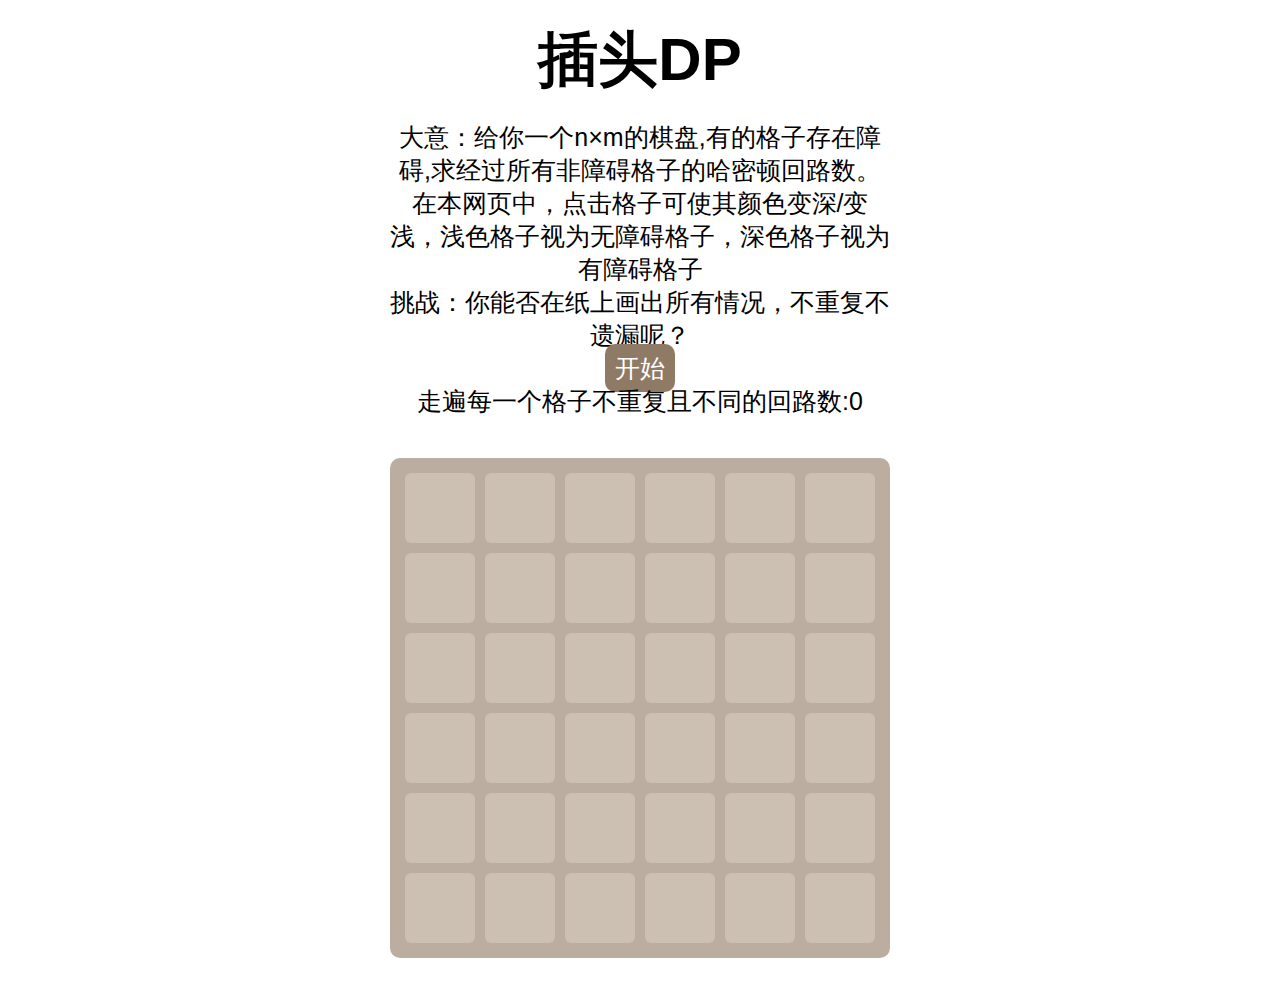
==== plugdp/index.html @ 7d44347e "Add files via upload" ====
<!DOCTYPE html>
<html>
<head>
<meta http-equiv="Content-Type" content="text/html; charset=UTF-8">
<title>网页版2048</title>
<link rel="stylesheet" type="text/css" href="style.css">

</head>
<body>
    <header>
        <h1>插头DP</h1>
        
        <p>
            大意：给你一个n×m的棋盘,有的格子存在障碍,求经过所有非障碍格子的哈密顿回路数。
            <br/>
            在本网页中，点击格子可使其颜色变深/变浅，浅色格子视为无障碍格子，深色格子视为有障碍格子
            <br/>
            挑战：你能否在纸上画出所有情况，不重复不遗漏呢？
            <br/>
            <a href="javascript:plugdp();" id="newgamebutton">开始</a>
            <br/>
            走遍每一个格子不重复且不同的回路数:<span id="score">0</span>
        </p>
    </header>
    <div id="grid-container">
    </div>
    <script type="text/javascript"
    src="jquery-1.11.3.min.js"></script>
<script type="text/javascript" src="dpjs.js"></script>
</body>
</html>
---- plugdp/style.css ----
*{
	padding: 0;
	margin: 0;
}
 
header{
    display:block;
    margin:0 auto;
    width:500px;
    text-align:center;
}
 
header h1{
    font-family:Arial, Helvetica, sans-serif;
    font-size:60px;
    font-weight:bold;
    margin-top: 20px;
    margin-bottom: 20px;    
}
 
header #newgamebutton{
    width:100px;
    padding:10px;
    background:#8f7a66;
    font-family:Arial, Helvetica, sans-serif;
    color:white;
    border-radius:10px;
    text-decoration:none;
    
}
 
header #newgamebutton:hover{
    background:#9f8b77;
}
 
header p{
    font-family:Arial, Helvetica, sans-serif;
    font-size:25px;
    margin:20px auto;
}
 
#grid-container{
    width:460px;
    height:460px;
    padding:20px;
    margin:40px auto;
    background:#bbada0;
    border-radius:10px;
    position:relative;
}
 
.grid-cell{
    width:70px;
    height:70px;
    border-radius:6px;
    background:#ccc0b3;
    position:absolute;
}
 
.number-cell{
    width:100px;
    height:100px;
    border-radius:6px;
    line-height:100px;
    font:Arial, Helvetica, sans-serif;
    font-size:50px;
    font-weight:bold;
    text-align: center;
    position:absolute;
}
#gameover{
    background-color:black;
    color: white;
    font-family:Arial, Helvetica, sans-serif;
    font-size:60px;
    position: absolute;
    top:45%;
    left:42%;
    width:250px;
    text-align:center;
    display: none;
}
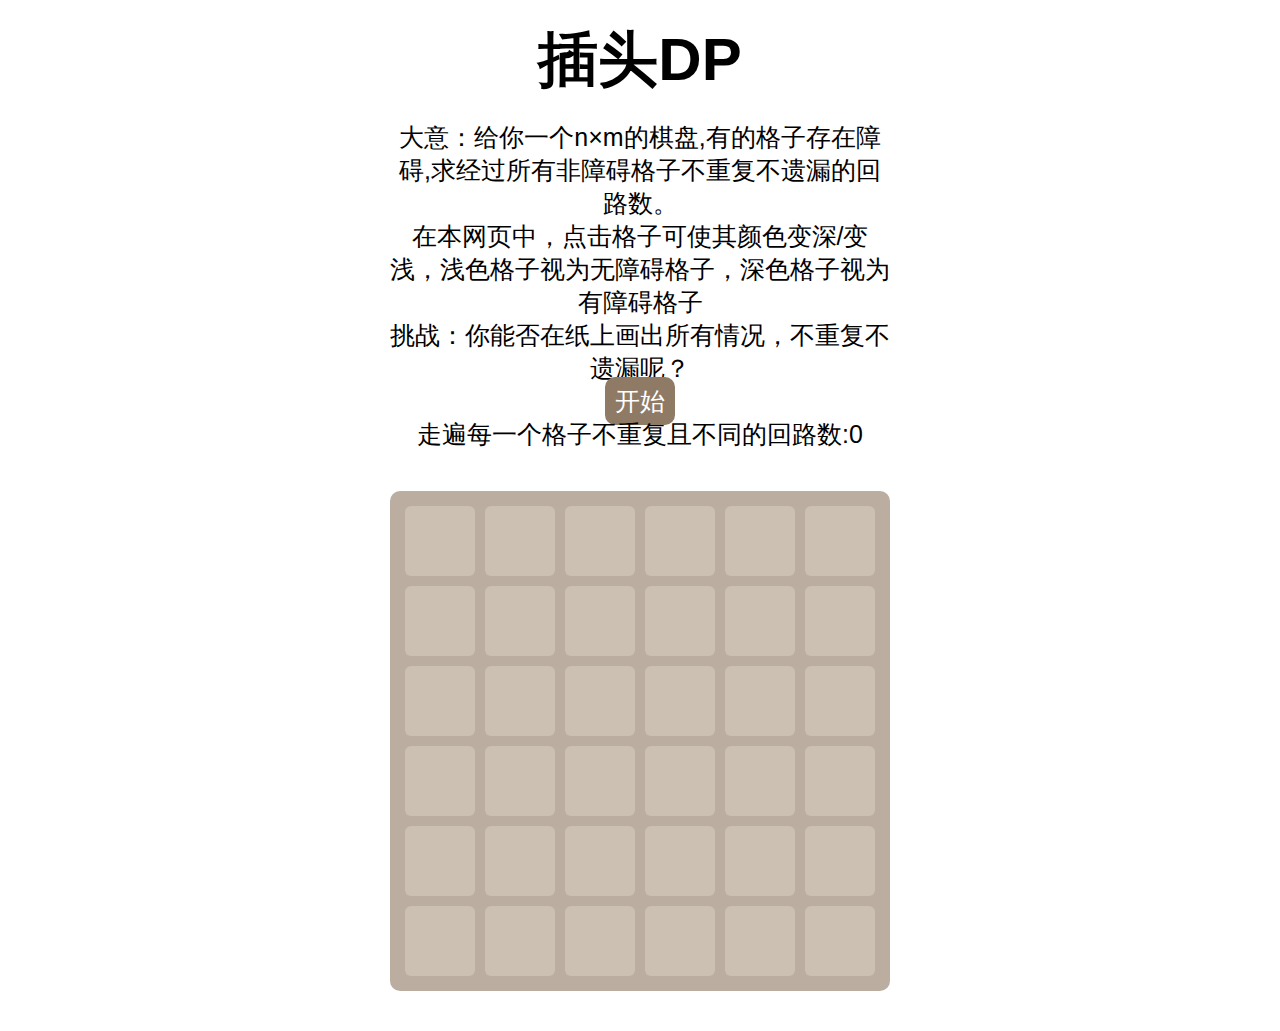
==== commit 8526bd2d: "Update index.html" ====
--- a/plugdp/index.html
+++ b/plugdp/index.html
@@ -11,7 +11,7 @@
         <h1>插头DP</h1>
         
         <p>
-            大意：给你一个n×m的棋盘,有的格子存在障碍,求经过所有非障碍格子的哈密顿回路数。
+            大意：给你一个n×m的棋盘,有的格子存在障碍,求经过所有非障碍格子不重复不遗漏的回路数。
             <br/>
             在本网页中，点击格子可使其颜色变深/变浅，浅色格子视为无障碍格子，深色格子视为有障碍格子
             <br/>
@@ -28,4 +28,4 @@
     src="jquery-1.11.3.min.js"></script>
 <script type="text/javascript" src="dpjs.js"></script>
 </body>
-</html>+</html>
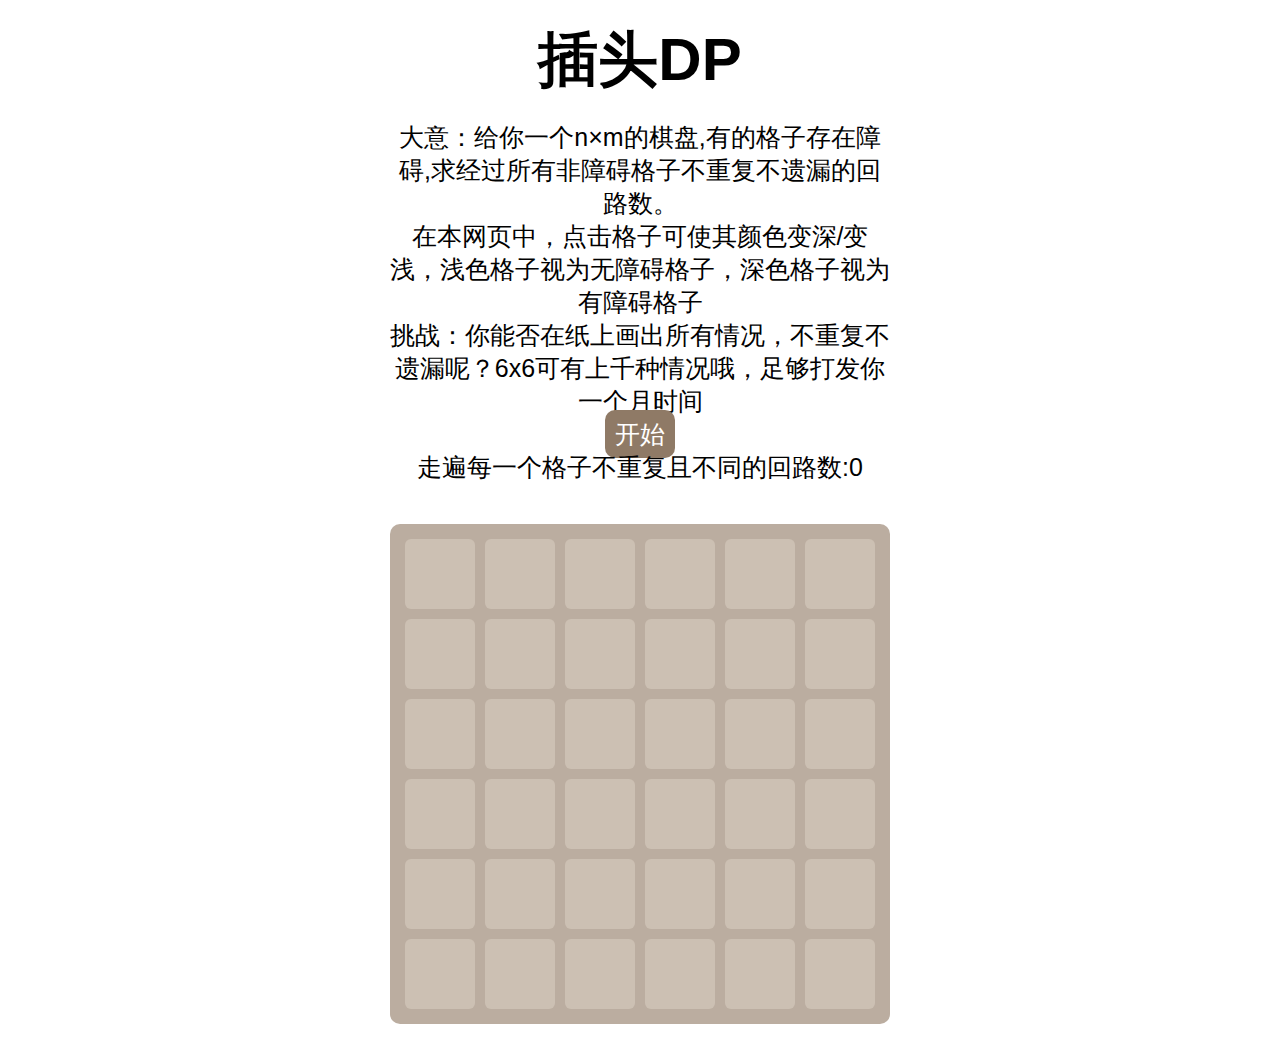
==== commit 6697d174: "Update index.html" ====
--- a/plugdp/index.html
+++ b/plugdp/index.html
@@ -15,7 +15,7 @@
             <br/>
             在本网页中，点击格子可使其颜色变深/变浅，浅色格子视为无障碍格子，深色格子视为有障碍格子
             <br/>
-            挑战：你能否在纸上画出所有情况，不重复不遗漏呢？
+            挑战：你能否在纸上画出所有情况，不重复不遗漏呢？6x6可有上千种情况哦，足够打发你一个月时间
             <br/>
             <a href="javascript:plugdp();" id="newgamebutton">开始</a>
             <br/>
